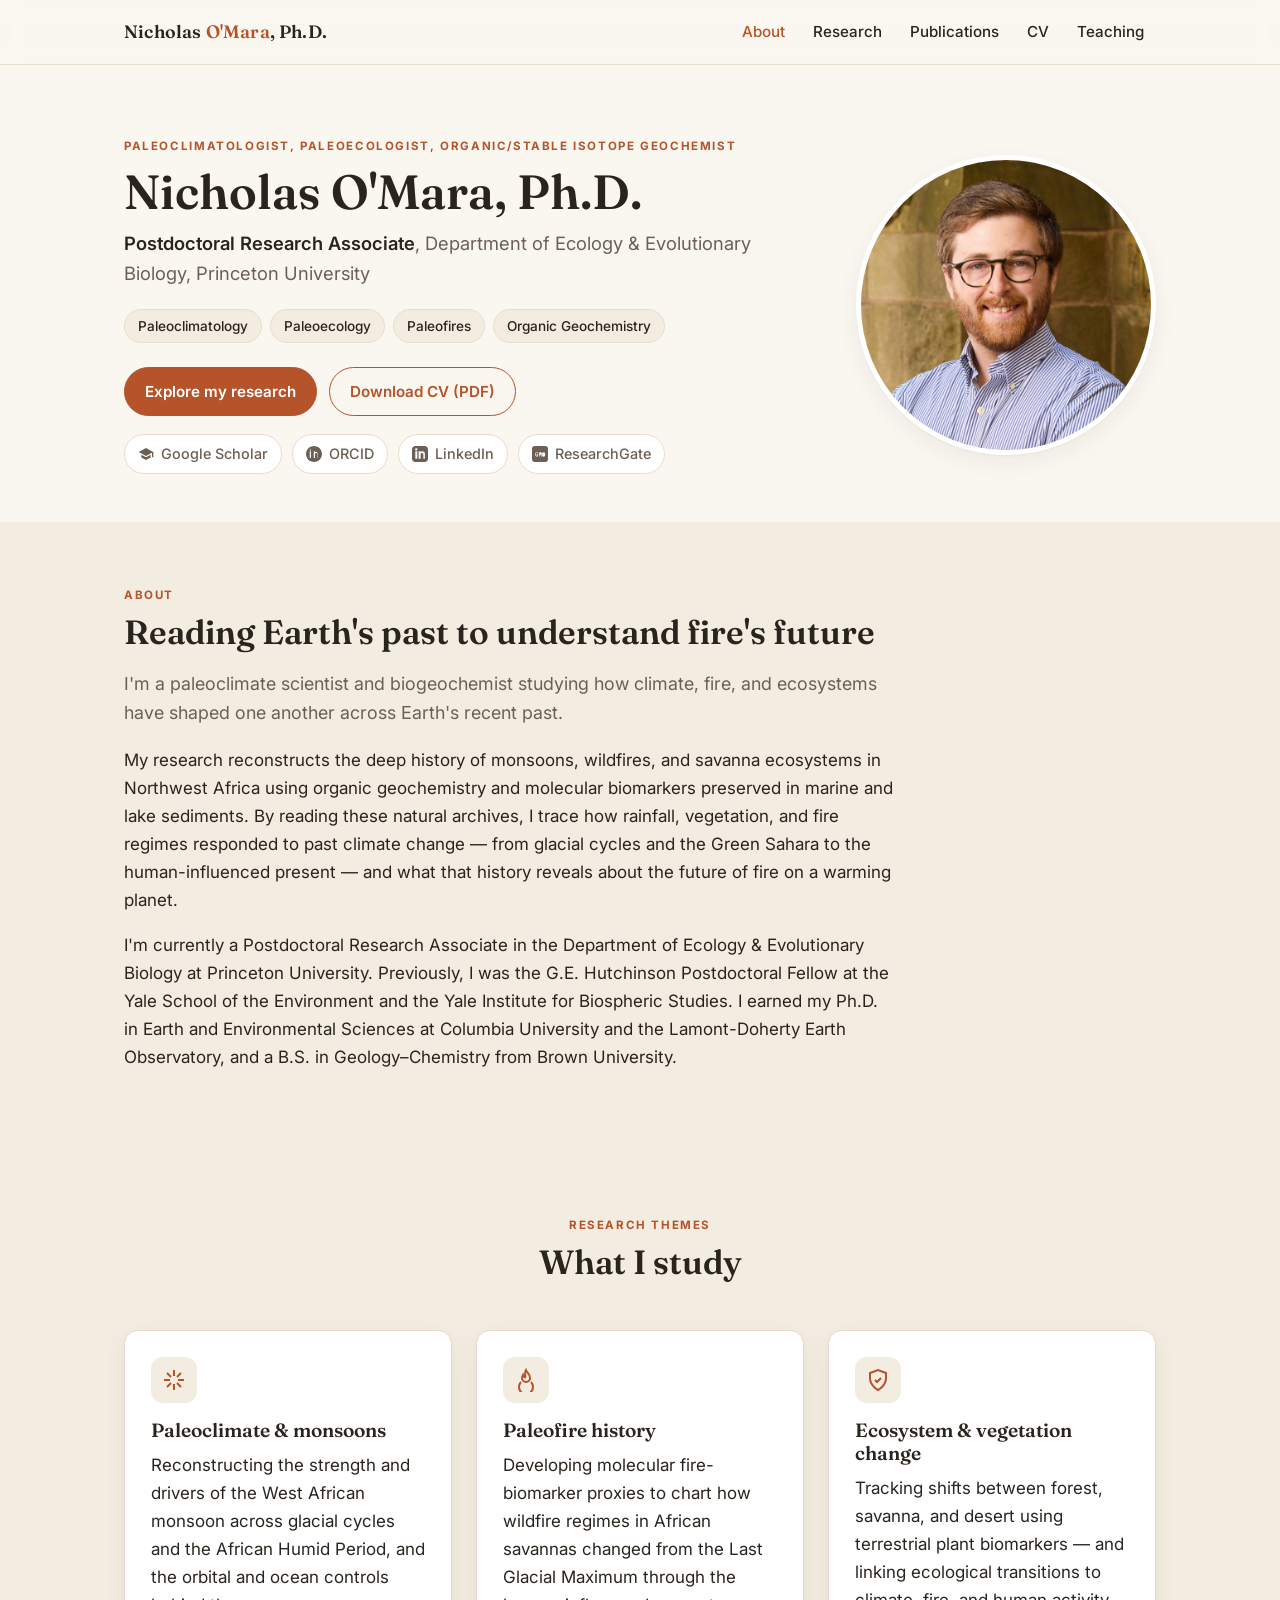
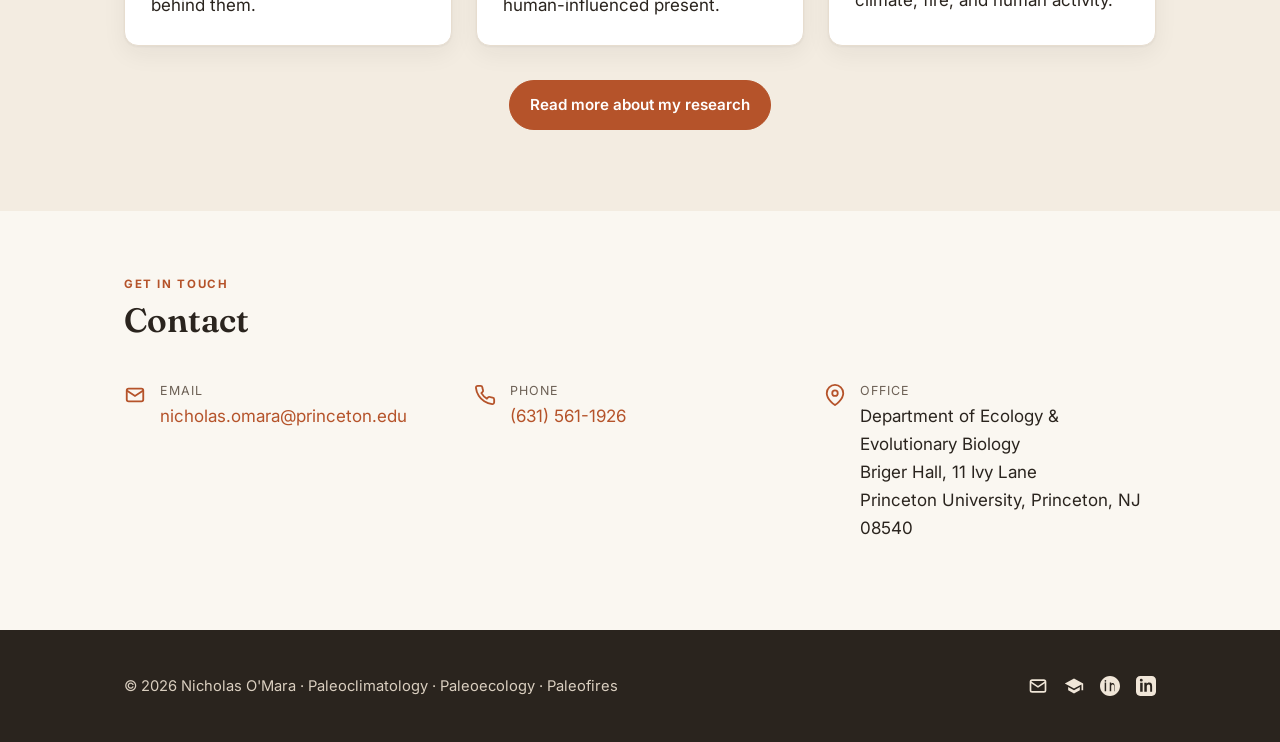
==== index.html @ 1fcb7c3d "added some photos" ====
<!DOCTYPE html>
<html lang="en">
<head>
  <meta charset="UTF-8" />
  <meta name="viewport" content="width=device-width, initial-scale=1" />
  <title>Nicholas O'Mara, Ph.D. — Paleoclimatology, Paleoecology &amp; Paleofires</title>
  <meta name="description" content="Dr. Nicholas O'Mara is a paleoclimate scientist and biogeochemist at Princeton University studying the history of monsoons, wildfires, and savanna ecosystems in Northwest Africa." />
  <link rel="preconnect" href="https://fonts.googleapis.com">
  <link rel="preconnect" href="https://fonts.gstatic.com" crossorigin>
  <link href="https://fonts.googleapis.com/css2?family=Fraunces:opsz,wght@9..144,500;9..144,600;9..144,700&family=Inter:wght@400;500;600;700&display=swap" rel="stylesheet">
  <link rel="stylesheet" href="style.css" />
</head>
<body>

  <!-- NAV -->
  <header class="nav">
    <div class="nav__inner">
      <a href="index.html" class="nav__brand">Nicholas <span>O'Mara</span>, Ph.D.</a>
      <button class="nav__toggle" aria-label="Toggle menu">
        <svg viewBox="0 0 24 24" fill="none" stroke="currentColor" stroke-width="2"><line x1="3" y1="6" x2="21" y2="6"/><line x1="3" y1="12" x2="21" y2="12"/><line x1="3" y1="18" x2="21" y2="18"/></svg>
      </button>
      <nav>
        <ul class="nav__links">
          <li><a href="index.html" class="active">About</a></li>
          <li><a href="research.html">Research</a></li>
          <li><a href="publications.html">Publications</a></li>
          <li><a href="cv.html">CV</a></li>
          <li><a href="teaching.html">Teaching</a></li>
        </ul>
      </nav>
    </div>
  </header>

  <!-- HERO -->
  <section class="hero">
    <div class="container">
      <div class="hero__grid">
        <div>
          <p class="eyebrow">Paleoclimatologist, Paleoecologist, Organic/stable isotope geochemist</p>
          <h1>Nicholas O'Mara, Ph.D.</h1>
          <p class="hero__role"><strong>Postdoctoral Research Associate</strong>, Department of Ecology &amp; Evolutionary Biology, Princeton University</p>
          <div class="hero__tags">
            <span class="tag">Paleoclimatology</span>
            <span class="tag">Paleoecology</span>
            <span class="tag">Paleofires</span>
            <span class="tag">Organic Geochemistry</span>
          </div>
          <div class="hero__cta">
            <a href="research.html" class="btn">Explore my research</a>
            <a href="assets/files/Nicholas_OMara_CV.pdf" class="btn btn--ghost" target="_blank" rel="noopener">Download CV (PDF)</a>
          </div>
          <div class="socials">
            <a href="https://scholar.google.com/citations?user=8DhXWnYAAAAJ&hl=en" target="_blank" rel="noopener">
              <svg viewBox="0 0 24 24" fill="currentColor"><path d="M12 3L1 9l11 6 9-4.91V17h2V9L12 3zM5 13.18v4L12 21l7-3.82v-4L12 17l-7-3.82z"/></svg>
              Google Scholar</a>
            <a href="https://orcid.org/0000-0002-3738-3928" target="_blank" rel="noopener">
              <svg viewBox="0 0 24 24" fill="currentColor"><path d="M12 0C5.37 0 0 5.37 0 12s5.37 12 12 12 12-5.37 12-12S18.63 0 12 0zM7.37 18.16H5.62V7.93h1.75v10.23zM6.5 6.78a1.02 1.02 0 110-2.04 1.02 1.02 0 010 2.04zm12.16 11.38h-1.74v-5.6c0-1.33-.48-2.24-1.67-2.24-.91 0-1.45.61-1.69 1.2-.09.21-.11.5-.11.79v5.85h-1.75s.02-9.5 0-10.23h1.75v1.45c.23-.36.65-.87 1.58-.87 1.15 0 2.01.75 2.37 2.37l-.97-.07.97.07c.06.29.06.62.06.99v6.29z"/></svg>
              ORCID</a>
            <a href="https://www.linkedin.com/in/nicholas-o-mara-85ab4989/" target="_blank" rel="noopener">
              <svg viewBox="0 0 24 24" fill="currentColor"><path d="M19 0h-14C2.24 0 0 2.24 0 5v14c0 2.76 2.24 5 5 5h14c2.76 0 5-2.24 5-5V5c0-2.76-2.24-5-5-5zM8 19H5V8h3v11zM6.5 6.73A1.77 1.77 0 116.5 3.2a1.77 1.77 0 010 3.53zM20 19h-3v-5.6c0-1.34-.03-3.06-1.87-3.06-1.87 0-2.16 1.46-2.16 2.96V19h-3V8h2.88v1.5h.04c.4-.76 1.38-1.56 2.84-1.56 3.04 0 3.6 2 3.6 4.59V19z"/></svg>
              LinkedIn</a>
            <a href="https://www.researchgate.net/profile/Nicholas-Omara" target="_blank" rel="noopener">
              <svg viewBox="0 0 24 24" fill="currentColor"><path d="M19.586 0H4.414A4.414 4.414 0 000 4.414v15.172A4.414 4.414 0 004.414 24h15.172A4.414 4.414 0 0024 19.586V4.414A4.414 4.414 0 0019.586 0zM8.687 15.27c-.297.37-.78.556-1.45.556-.74 0-1.31-.25-1.71-.75-.4-.5-.6-1.22-.6-2.15v-.74c0-.95.19-1.68.58-2.18.39-.5.95-.75 1.69-.75.66 0 1.16.18 1.5.53.34.35.53.86.57 1.51h-.98c-.03-.39-.13-.67-.3-.84-.17-.17-.43-.26-.79-.26-.43 0-.74.15-.94.45-.2.3-.3.78-.3 1.43v.74c0 .66.11 1.15.33 1.46.22.31.56.46 1.01.46.34 0 .6-.07.78-.22v-1.3h-.97v-.74h1.96v2.31zm6.5.46h-1.12l-1.4-2.5h-.9v2.5h-.99V9.34h1.93c.66 0 1.17.16 1.53.47.36.31.54.76.54 1.34 0 .42-.1.77-.29 1.05-.19.28-.47.49-.83.62l1.62 2.82-.02.09zm3.93-.46c-.4.5-.97.75-1.71.75-.74 0-1.31-.25-1.71-.75-.4-.5-.6-1.23-.6-2.18v-.74c0-.95.2-1.68.6-2.18.4-.5.96-.75 1.7-.75.74 0 1.31.25 1.71.75.4.5.6 1.23.6 2.18v.74c0 .95-.19 1.68-.59 2.18z"/></svg>
              ResearchGate</a>
          </div>
        </div>
        <img class="hero__photo" src="assets/img/headshot_close.jpg" alt="Portrait of Dr. Nicholas O'Mara" />
      </div>
    </div>
  </section>

  <!-- ABOUT -->
  <section class="section section-alt">
    <div class="container prose">
      <p class="eyebrow">About</p>
      <h2>Reading Earth's past to understand fire's future</h2>
      <p class="lead">I'm a paleoclimate scientist and biogeochemist studying how climate, fire, and ecosystems have shaped one another across Earth's recent past.</p>
      <p>My research reconstructs the deep history of monsoons, wildfires, and savanna ecosystems in Northwest Africa using organic geochemistry and molecular biomarkers preserved in marine and lake sediments. By reading these natural archives, I trace how rainfall, vegetation, and fire regimes responded to past climate change — from glacial cycles and the Green Sahara to the human-influenced present — and what that history reveals about the future of fire on a warming planet.</p>
      <p>I'm currently a Postdoctoral Research Associate in the Department of Ecology &amp; Evolutionary Biology at Princeton University. Previously, I was the G.E. Hutchinson Postdoctoral Fellow at the Yale School of the Environment and the Yale Institute for Biospheric Studies. I earned my Ph.D. in Earth and Environmental Sciences at Columbia University and the Lamont-Doherty Earth Observatory, and a B.S. in Geology–Chemistry from Brown University.</p>
    </div>
  </section>

  <!-- RESEARCH PREVIEW -->
  <section class="section section-alt">
    <div class="container">
      <p class="eyebrow center">Research themes</p>
      <h2 class="center" style="margin-bottom:1.4em;">What I study</h2>
      <div class="grid grid--3">
        <div class="card">
          <div class="card__icon"><svg viewBox="0 0 24 24" fill="none" stroke="currentColor" stroke-width="2"><path d="M12 2v6m0 8v6M2 12h6m8 0h6M5 5l4 4m6 6l4 4M5 19l4-4m6-6l4-4"/></svg></div>
          <h3>Paleoclimate &amp; monsoons</h3>
          <p>Reconstructing the strength and drivers of the West African monsoon across glacial cycles and the African Humid Period, and the orbital and ocean controls behind them.</p>
        </div>
        <div class="card">
          <div class="card__icon"><svg viewBox="0 0 24 24" fill="none" stroke="currentColor" stroke-width="2"><path d="M12 2c1 3 4 4 4 8a4 4 0 01-8 0c0-1 .5-2 1-3 .5 2 2 2 2 3 1-2-1-5 1-8z"/><path d="M7 14c-1 1-2 3-2 5a7 7 0 0014 0c0-2-1-4-2-5"/></svg></div>
          <h3>Paleofire history</h3>
          <p>Developing molecular fire-biomarker proxies to chart how wildfire regimes in African savannas changed from the Last Glacial Maximum through the human-influenced present.</p>
        </div>
        <div class="card">
          <div class="card__icon"><svg viewBox="0 0 24 24" fill="none" stroke="currentColor" stroke-width="2"><path d="M12 22s8-4 8-12V5l-8-3-8 3v5c0 8 8 12 8 12z"/><path d="M9 12l2 2 4-4"/></svg></div>
          <h3>Ecosystem &amp; vegetation change</h3>
          <p>Tracking shifts between forest, savanna, and desert using terrestrial plant biomarkers — and linking ecological transitions to climate, fire, and human activity.</p>
        </div>
      </div>
      <p class="center" style="margin-top:2em;"><a href="research.html" class="btn">Read more about my research</a></p>
    </div>
  </section>

  <!-- CONTACT -->
  <section class="section" id="contact">
    <div class="container">
      <p class="eyebrow">Get in touch</p>
      <h2 style="margin-bottom:1.2em;">Contact</h2>
      <div class="contact-grid">
        <div class="contact-item">
          <svg viewBox="0 0 24 24" fill="none" stroke="currentColor" stroke-width="2"><rect x="3" y="5" width="18" height="14" rx="2"/><path d="M3 7l9 6 9-6"/></svg>
          <div><div class="label">Email</div><a href="mailto:nicholas.omara@princeton.edu">nicholas.omara@princeton.edu</a></div>
        </div>
        <div class="contact-item">
          <svg viewBox="0 0 24 24" fill="none" stroke="currentColor" stroke-width="2"><path d="M22 16.92v3a2 2 0 01-2.18 2 19.79 19.79 0 01-8.63-3.07 19.5 19.5 0 01-6-6 19.79 19.79 0 01-3.07-8.67A2 2 0 014.11 2h3a2 2 0 012 1.72c.13.96.36 1.9.7 2.81a2 2 0 01-.45 2.11L8.09 9.91a16 16 0 006 6l1.27-1.27a2 2 0 012.11-.45c.91.34 1.85.57 2.81.7A2 2 0 0122 16.92z"/></svg>
          <div><div class="label">Phone</div><a href="tel:+16315611926">(631) 561-1926</a></div>
        </div>
        <div class="contact-item">
          <svg viewBox="0 0 24 24" fill="none" stroke="currentColor" stroke-width="2"><path d="M21 10c0 7-9 13-9 13s-9-6-9-13a9 9 0 0118 0z"/><circle cx="12" cy="10" r="3"/></svg>
          <div><div class="label">Office</div><span>Department of Ecology &amp; Evolutionary Biology<br>Briger Hall, 11 Ivy Lane<br>Princeton University, Princeton, NJ 08540</span></div>
        </div>
      </div>
    </div>
  </section>

  <!-- FOOTER -->
  <footer class="footer">
    <div class="container footer__inner">
      <div>© <span id="year"></span> Nicholas O'Mara · Paleoclimatology · Paleoecology · Paleofires</div>
      <div class="footer__socials">
        <a href="mailto:nicholas.omara@princeton.edu" aria-label="Email"><svg viewBox="0 0 24 24" fill="none" stroke="currentColor" stroke-width="2"><rect x="3" y="5" width="18" height="14" rx="2"/><path d="M3 7l9 6 9-6"/></svg></a>
        <a href="https://scholar.google.com/citations?user=8DhXWnYAAAAJ&hl=en" aria-label="Google Scholar" target="_blank" rel="noopener"><svg viewBox="0 0 24 24" fill="currentColor"><path d="M12 3L1 9l11 6 9-4.91V17h2V9L12 3zM5 13.18v4L12 21l7-3.82v-4L12 17l-7-3.82z"/></svg></a>
        <a href="https://orcid.org/0000-0002-3738-3928" aria-label="ORCID" target="_blank" rel="noopener"><svg viewBox="0 0 24 24" fill="currentColor"><path d="M12 0C5.37 0 0 5.37 0 12s5.37 12 12 12 12-5.37 12-12S18.63 0 12 0zM7.37 18.16H5.62V7.93h1.75v10.23zM6.5 6.78a1.02 1.02 0 110-2.04 1.02 1.02 0 010 2.04zm12.16 11.38h-1.74v-5.6c0-1.33-.48-2.24-1.67-2.24-.91 0-1.45.61-1.69 1.2-.09.21-.11.5-.11.79v5.85h-1.75s.02-9.5 0-10.23h1.75v1.45c.23-.36.65-.87 1.58-.87 1.15 0 2.01.75 2.37 2.37.06.29.06.62.06.99v6.29z"/></svg></a>
        <a href="https://www.linkedin.com/in/nicholas-o-mara-85ab4989/" aria-label="LinkedIn" target="_blank" rel="noopener"><svg viewBox="0 0 24 24" fill="currentColor"><path d="M19 0h-14C2.24 0 0 2.24 0 5v14c0 2.76 2.24 5 5 5h14c2.76 0 5-2.24 5-5V5c0-2.76-2.24-5-5-5zM8 19H5V8h3v11zM6.5 6.73A1.77 1.77 0 116.5 3.2a1.77 1.77 0 010 3.53zM20 19h-3v-5.6c0-1.34-.03-3.06-1.87-3.06-1.87 0-2.16 1.46-2.16 2.96V19h-3V8h2.88v1.5h.04c.4-.76 1.38-1.56 2.84-1.56 3.04 0 3.6 2 3.6 4.59V19z"/></svg></a>
      </div>
    </div>
  </footer>

  <script src="main.js"></script>
  <script>document.getElementById('year').textContent = new Date().getFullYear();</script>
</body>
</html>
---- style.css ----
/* =========================================================
   Nicholas O'Mara — academic website
   Shared stylesheet. Warm & earthy palette.
   ========================================================= */

:root {
  --bg:        #faf7f1;   /* warm off-white page background */
  --surface:   #ffffff;   /* cards / panels */
  --surface-2: #f3ece1;   /* subtle warm panel */
  --ink:       #2a241e;   /* primary text (warm near-black) */
  --ink-soft:  #6c6055;   /* secondary text */
  --line:      #e7ddcf;   /* borders / dividers */
  --accent:    #b5532a;   /* terracotta */
  --accent-dk: #8f3f1f;   /* terracotta hover */
  --amber:     #cf8a33;   /* secondary warm accent */
  --sand:      #e8d9c2;   /* warm decorative */
  --shadow:    0 1px 2px rgba(42,36,30,.05), 0 8px 24px rgba(42,36,30,.06);
  --radius: 14px;
  --maxw: 1080px;
  --serif: "Fraunces", Georgia, "Times New Roman", serif;
  --sans: "Inter", -apple-system, BlinkMacSystemFont, "Segoe UI", Roboto, Helvetica, Arial, sans-serif;
}

* { box-sizing: border-box; }

html { scroll-behavior: smooth; }

body {
  margin: 0;
  font-family: var(--sans);
  font-size: 17px;
  line-height: 1.65;
  color: var(--ink);
  background: var(--bg);
  -webkit-font-smoothing: antialiased;
}

img { max-width: 100%; display: block; }

a { color: var(--accent); text-decoration: none; }
a:hover { color: var(--accent-dk); text-decoration: underline; }

h1, h2, h3, h4 {
  font-family: var(--serif);
  font-weight: 600;
  line-height: 1.2;
  color: var(--ink);
  margin: 0 0 .5em;
}
h1 { font-size: clamp(2rem, 5vw, 3rem); }
h2 { font-size: clamp(1.5rem, 3.5vw, 2.1rem); }
h3 { font-size: 1.2rem; }

p { margin: 0 0 1em; }

/* ---------- layout helpers ---------- */
.container { width: 100%; max-width: var(--maxw); margin: 0 auto; padding: 0 24px; }
.section { padding: 64px 0; }
.section--tight { padding: 40px 0; }
.section-alt { background: var(--surface-2); }
.eyebrow {
  font-family: var(--sans);
  text-transform: uppercase;
  letter-spacing: .14em;
  font-size: .72rem;
  font-weight: 700;
  color: var(--accent);
  margin: 0 0 .6em;
}
.lead { font-size: 1.12rem; color: var(--ink-soft); }
.center { text-align: center; }

/* ---------- nav ---------- */
.nav {
  position: sticky; top: 0; z-index: 50;
  background: rgba(250,247,241,.88);
  backdrop-filter: saturate(180%) blur(10px);
  border-bottom: 1px solid var(--line);
}
.nav__inner {
  max-width: var(--maxw); margin: 0 auto; padding: 0 24px;
  display: flex; align-items: center; justify-content: space-between;
  height: 64px;
}
.nav__brand {
  font-family: var(--serif); font-weight: 600; font-size: 1.12rem;
  color: var(--ink); text-decoration: none; letter-spacing: .01em;
}
.nav__brand:hover { color: var(--ink); text-decoration: none; }
.nav__brand span { color: var(--accent); }
.nav__links { display: flex; gap: 4px; align-items: center; list-style: none; margin: 0; padding: 0; }
.nav__links a {
  display: inline-block; padding: 8px 12px; border-radius: 8px;
  color: var(--ink); font-size: .95rem; font-weight: 500;
}
.nav__links a:hover { background: var(--surface-2); color: var(--accent-dk); text-decoration: none; }
.nav__links a.active { color: var(--accent); }
.nav__toggle {
  display: none; background: none; border: 0; cursor: pointer;
  padding: 8px; color: var(--ink);
}
.nav__toggle svg { width: 26px; height: 26px; }

/* ---------- buttons ---------- */
.btn {
  display: inline-flex; align-items: center; gap: 8px;
  background: var(--accent); color: #fff;
  padding: 11px 20px; border-radius: 999px;
  font-weight: 600; font-size: .95rem;
  border: 1px solid var(--accent);
  transition: background .15s ease, transform .05s ease;
}
.btn:hover { background: var(--accent-dk); border-color: var(--accent-dk); color: #fff; text-decoration: none; }
.btn:active { transform: translateY(1px); }
.btn--ghost { background: transparent; color: var(--accent); }
.btn--ghost:hover { background: var(--accent); color: #fff; }

/* ---------- hero ---------- */
.hero { padding: 72px 0 48px; }
.hero__grid {
  display: grid; grid-template-columns: 1fr 300px; gap: 56px; align-items: center;
}
.hero__photo {
  width: 300px; height: 300px; border-radius: 50%;
  object-fit: cover; box-shadow: var(--shadow);
  border: 5px solid var(--surface);
}
.hero h1 { margin-bottom: .15em; }
.hero__role { font-size: 1.15rem; color: var(--ink-soft); margin: 0 0 1.1em; }
.hero__role strong { color: var(--ink); font-weight: 600; }
.hero__tags { display: flex; flex-wrap: wrap; gap: 8px; margin: 0 0 1.4em; }
.tag {
  background: var(--surface-2); color: var(--ink);
  border: 1px solid var(--line);
  padding: 5px 13px; border-radius: 999px; font-size: .85rem; font-weight: 500;
}
.hero__cta { display: flex; flex-wrap: wrap; gap: 12px; }

/* ---------- social row ---------- */
.socials { display: flex; flex-wrap: wrap; gap: 10px; margin-top: 18px; }
.socials a {
  display: inline-flex; align-items: center; gap: 7px;
  font-size: .9rem; font-weight: 500; color: var(--ink-soft);
  border: 1px solid var(--line); background: var(--surface);
  padding: 7px 13px; border-radius: 999px;
}
.socials a:hover { color: var(--accent); border-color: var(--accent); text-decoration: none; }
.socials svg { width: 16px; height: 16px; }

/* ---------- cards / themes ---------- */
.grid { display: grid; gap: 24px; }
.grid--3 { grid-template-columns: repeat(3, 1fr); }
.grid--2 { grid-template-columns: repeat(2, 1fr); }
.card {
  background: var(--surface); border: 1px solid var(--line);
  border-radius: var(--radius); padding: 26px; box-shadow: var(--shadow);
}
.card h3 { margin-top: 0; }
.card__icon {
  width: 46px; height: 46px; border-radius: 12px;
  display: flex; align-items: center; justify-content: center;
  background: var(--surface-2); color: var(--accent); margin-bottom: 16px;
}
.card__icon svg { width: 24px; height: 24px; }
.card p:last-child { margin-bottom: 0; }

/* ---------- stat row ---------- */
.stats { display: grid; grid-template-columns: repeat(4, 1fr); gap: 20px; }
.stat { text-align: center; padding: 20px 10px; }
.stat__num { font-family: var(--serif); font-size: 2.4rem; font-weight: 600; color: var(--accent); line-height: 1; }
.stat__label { font-size: .85rem; color: var(--ink-soft); margin-top: 8px; }

/* ---------- publications / timeline lists ---------- */
.pub-list { list-style: none; margin: 0; padding: 0; }
.pub {
  padding: 22px 0; border-bottom: 1px solid var(--line);
  display: grid; grid-template-columns: 70px 1fr; gap: 20px;
}
.pub:last-child { border-bottom: 0; }
.pub__year {
  font-family: var(--serif); font-weight: 600; font-size: 1.15rem; color: var(--accent);
}
.pub__title { font-weight: 600; color: var(--ink); }
.pub__authors { color: var(--ink-soft); font-size: .95rem; }
.pub__venue { font-style: italic; color: var(--ink-soft); font-size: .95rem; }
.pub__authors b { color: var(--ink); }
.pub__links { margin-top: 6px; }
.pub__links a {
  font-size: .82rem; font-weight: 600; display: inline-flex; align-items: center; gap: 4px;
}
.badge {
  display: inline-block; font-size: .68rem; font-weight: 700; text-transform: uppercase;
  letter-spacing: .06em; padding: 3px 9px; border-radius: 999px;
  background: var(--surface-2); color: var(--amber); border: 1px solid var(--line);
  vertical-align: middle; margin-left: 6px;
}

/* ---------- timeline (experience/education) ---------- */
.tl { list-style: none; margin: 0; padding: 0; }
.tl__item {
  display: grid; grid-template-columns: 140px 1fr; gap: 24px;
  padding: 18px 0; border-bottom: 1px solid var(--line);
}
.tl__item:last-child { border-bottom: 0; }
.tl__when { color: var(--accent); font-weight: 600; font-size: .95rem; }
.tl__what strong { display: block; color: var(--ink); }
.tl__what span { color: var(--ink-soft); font-size: .95rem; }

/* ---------- prose blocks ---------- */
.prose p { max-width: 70ch; }
.prose ul { max-width: 70ch; padding-left: 1.2em; }
.prose li { margin-bottom: .4em; }

/* ---------- contact ---------- */
.contact-grid { display: grid; grid-template-columns: repeat(auto-fit, minmax(220px,1fr)); gap: 18px; }
.contact-item { display: flex; gap: 14px; align-items: flex-start; }
.contact-item svg { width: 22px; height: 22px; color: var(--accent); flex: 0 0 auto; margin-top: 3px; }
.contact-item .label { font-size: .78rem; text-transform: uppercase; letter-spacing: .08em; color: var(--ink-soft); }

/* ---------- footer ---------- */
.footer {
  background: #2a241e; color: #d9cebf;
  padding: 44px 0; margin-top: 24px; font-size: .92rem;
}
.footer a { color: #f0e6d8; }
.footer a:hover { color: #fff; }
.footer__inner { display: flex; flex-wrap: wrap; justify-content: space-between; gap: 18px; align-items: center; }
.footer__socials { display: flex; gap: 16px; }
.footer__socials a { display: inline-flex; }
.footer__socials svg { width: 20px; height: 20px; }

/* ---------- page header ---------- */
.page-head { padding: 56px 0 8px; }
.page-head h1 { margin-bottom: .2em; }

/* ---------- responsive ---------- */
@media (max-width: 860px) {
  .hero__grid { grid-template-columns: 1fr; gap: 30px; text-align: center; }
  .hero__photo { margin: 0 auto; order: -1; }
  .hero__tags, .hero__cta, .socials { justify-content: center; }
  .grid--3, .grid--2 { grid-template-columns: 1fr; }
  .stats { grid-template-columns: repeat(2, 1fr); }
}

@media (max-width: 680px) {
  body { font-size: 16px; }
  .nav__toggle { display: inline-flex; }
  .nav__links {
    display: none; position: absolute; top: 64px; left: 0; right: 0;
    flex-direction: column; gap: 0; align-items: stretch;
    background: var(--bg); border-bottom: 1px solid var(--line); padding: 8px 16px 16px;
  }
  .nav__links.open { display: flex; }
  .nav__links a { padding: 12px 8px; border-radius: 8px; }
  .pub { grid-template-columns: 1fr; gap: 6px; }
  .pub__year { font-size: 1rem; }
  .tl__item { grid-template-columns: 1fr; gap: 4px; }
  .section { padding: 48px 0; }
}
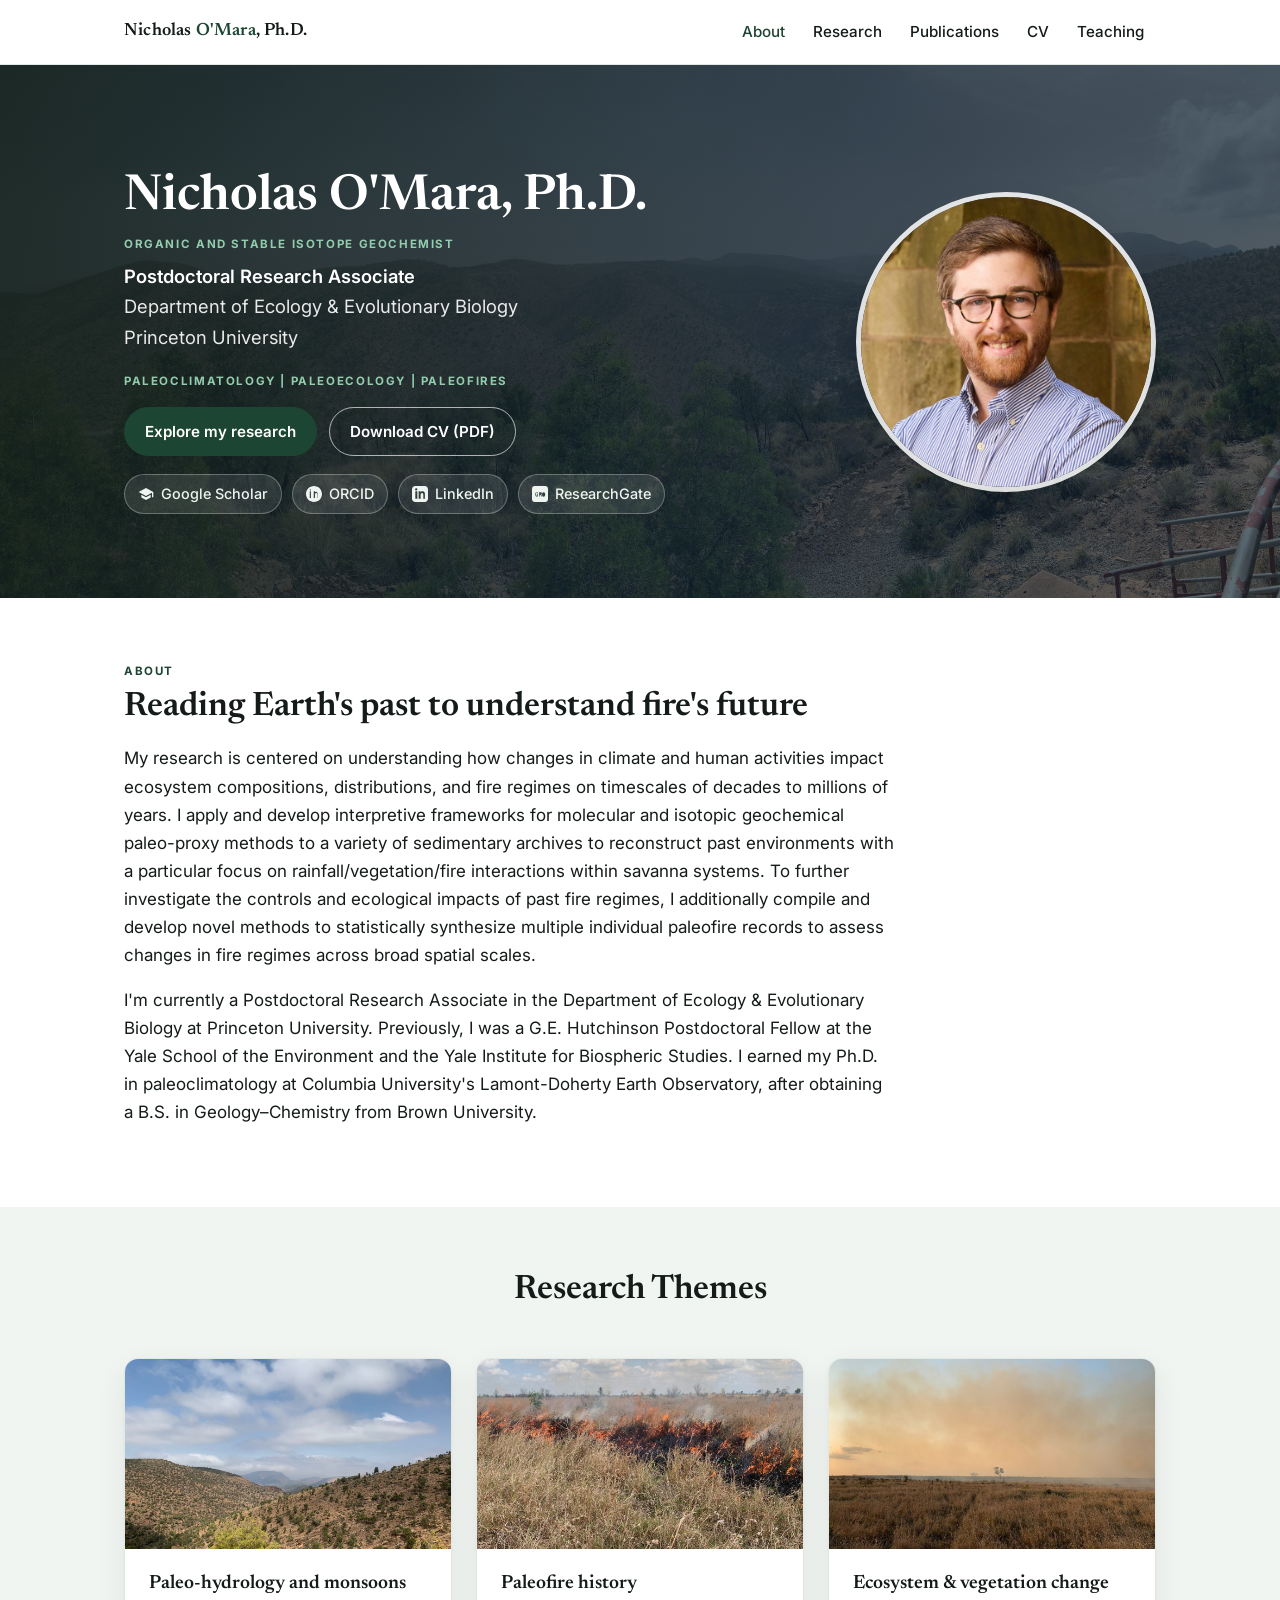
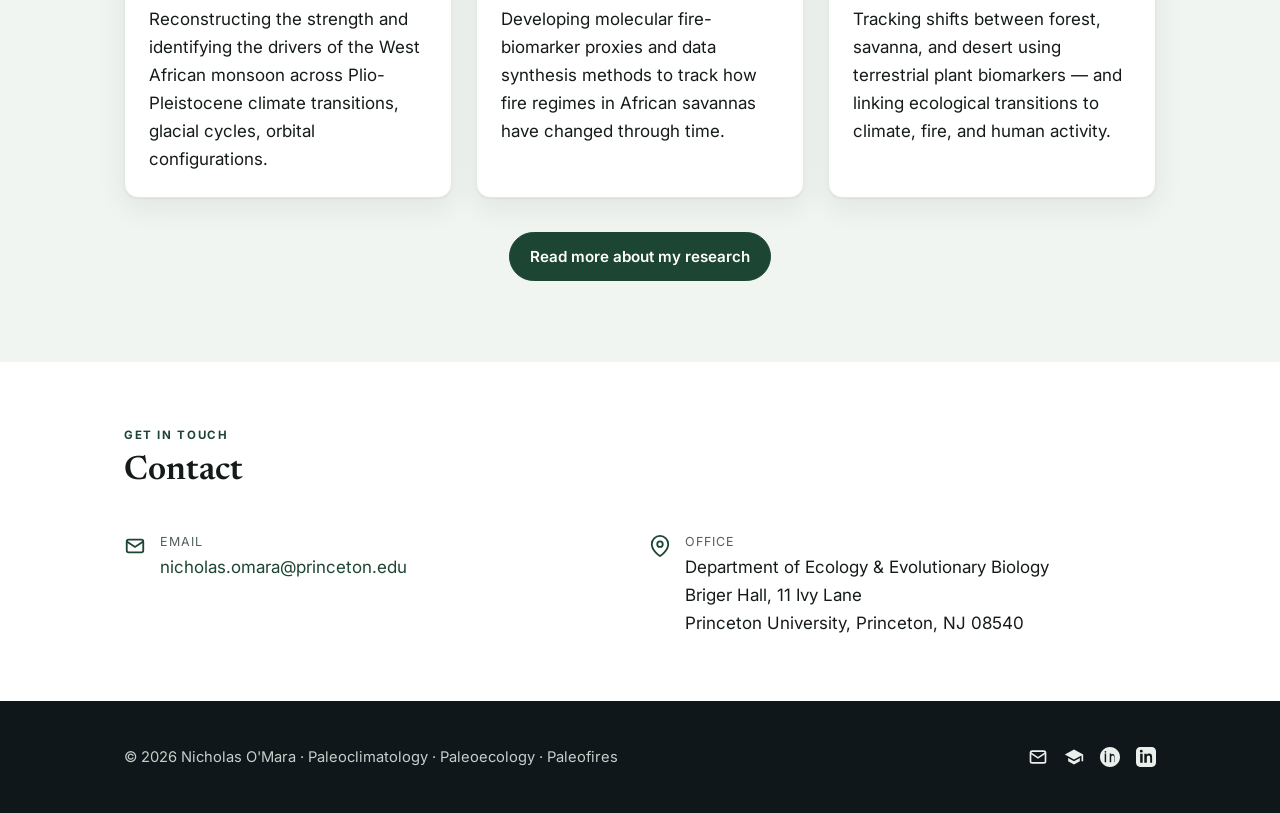
==== commit 58c9d98a: "Publish complete site with CV-driven pages - Final content across all 5 pages; per-page photo slots " ====
--- a/index.html
+++ b/index.html
@@ -7,7 +7,7 @@
   <meta name="description" content="Dr. Nicholas O'Mara is a paleoclimate scientist and biogeochemist at Princeton University studying the history of monsoons, wildfires, and savanna ecosystems in Northwest Africa." />
   <link rel="preconnect" href="https://fonts.googleapis.com">
   <link rel="preconnect" href="https://fonts.gstatic.com" crossorigin>
-  <link href="https://fonts.googleapis.com/css2?family=Fraunces:opsz,wght@9..144,500;9..144,600;9..144,700&family=Inter:wght@400;500;600;700&display=swap" rel="stylesheet">
+  <link href="https://fonts.googleapis.com/css2?family=Newsreader:opsz,wght@6..72,500;6..72,600;6..72,700&family=Inter:wght@400;500;600;700&display=swap" rel="stylesheet">
   <link rel="stylesheet" href="style.css" />
 </head>
 <body>
@@ -32,19 +32,16 @@
   </header>
 
   <!-- HERO -->
-  <section class="hero">
-    <div class="container">
+  <section class="hero hero--image">
+    <div class="hero__bg" style="background-image:url('assets/img/about/banner.jpg')"></div>
+    <div class="hero__overlay"></div>
+    <div class="container hero__inner">
       <div class="hero__grid">
         <div>
-          <p class="eyebrow">Paleoclimatologist, Paleoecologist, Organic/stable isotope geochemist</p>
           <h1>Nicholas O'Mara, Ph.D.</h1>
-          <p class="hero__role"><strong>Postdoctoral Research Associate</strong>, Department of Ecology &amp; Evolutionary Biology, Princeton University</p>
-          <div class="hero__tags">
-            <span class="tag">Paleoclimatology</span>
-            <span class="tag">Paleoecology</span>
-            <span class="tag">Paleofires</span>
-            <span class="tag">Organic Geochemistry</span>
-          </div>
+          <p class="eyebrow">Organic and Stable Isotope Geochemist</p>
+          <p class="hero__role"><strong>Postdoctoral Research Associate</strong><br>Department of Ecology &amp; Evolutionary Biology<br>Princeton University</p>
+          <p class="eyebrow" style="margin-bottom:1.4em;">Paleoclimatology | Paleoecology | Paleofires</p>
           <div class="hero__cta">
             <a href="research.html" class="btn">Explore my research</a>
             <a href="assets/files/Nicholas_OMara_CV.pdf" class="btn btn--ghost" target="_blank" rel="noopener">Download CV (PDF)</a>
@@ -64,42 +61,50 @@
               ResearchGate</a>
           </div>
         </div>
-        <img class="hero__photo" src="assets/img/headshot_close.jpg" alt="Portrait of Dr. Nicholas O'Mara" />
+        <img class="hero__photo" src="assets/img/about/headshot.jpg" alt="Portrait of Dr. Nicholas O'Mara" />
       </div>
     </div>
   </section>
 
   <!-- ABOUT -->
-  <section class="section section-alt">
-    <div class="container prose">
-      <p class="eyebrow">About</p>
-      <h2>Reading Earth's past to understand fire's future</h2>
-      <p class="lead">I'm a paleoclimate scientist and biogeochemist studying how climate, fire, and ecosystems have shaped one another across Earth's recent past.</p>
-      <p>My research reconstructs the deep history of monsoons, wildfires, and savanna ecosystems in Northwest Africa using organic geochemistry and molecular biomarkers preserved in marine and lake sediments. By reading these natural archives, I trace how rainfall, vegetation, and fire regimes responded to past climate change — from glacial cycles and the Green Sahara to the human-influenced present — and what that history reveals about the future of fire on a warming planet.</p>
-      <p>I'm currently a Postdoctoral Research Associate in the Department of Ecology &amp; Evolutionary Biology at Princeton University. Previously, I was the G.E. Hutchinson Postdoctoral Fellow at the Yale School of the Environment and the Yale Institute for Biospheric Studies. I earned my Ph.D. in Earth and Environmental Sciences at Columbia University and the Lamont-Doherty Earth Observatory, and a B.S. in Geology–Chemistry from Brown University.</p>
+  <section class="section">
+    <div class="container">
+      <div>
+        <div class="prose">
+          <p class="eyebrow">About</p>
+          <h2>Reading Earth's past to understand fire's future</h2>
+          <p>My research is centered on understanding how changes in climate and human activities impact ecosystem compositions, distributions, and fire regimes on timescales of decades to millions of years. I apply and develop interpretive frameworks for molecular and isotopic geochemical paleo-proxy methods to a variety of sedimentary archives to reconstruct past environments with a particular focus on rainfall/vegetation/fire interactions within savanna systems. To further investigate the controls and ecological impacts of past fire regimes, I additionally compile and develop novel methods to statistically synthesize multiple individual paleofire records to assess changes in fire regimes across broad spatial scales.</p>
+          <p>I'm currently a Postdoctoral Research Associate in the Department of Ecology &amp; Evolutionary Biology at Princeton University. Previously, I was a G.E. Hutchinson Postdoctoral Fellow at the Yale School of the Environment and the Yale Institute for Biospheric Studies. I earned my Ph.D. in paleoclimatology at Columbia University's Lamont-Doherty Earth Observatory, after obtaining a B.S. in Geology–Chemistry from Brown University.</p>
+        </div>
+      </div>
     </div>
   </section>
 
   <!-- RESEARCH PREVIEW -->
   <section class="section section-alt">
     <div class="container">
-      <p class="eyebrow center">Research themes</p>
-      <h2 class="center" style="margin-bottom:1.4em;">What I study</h2>
+      <h2 class="center" style="margin-bottom:1.4em;">Research Themes</h2>
       <div class="grid grid--3">
-        <div class="card">
-          <div class="card__icon"><svg viewBox="0 0 24 24" fill="none" stroke="currentColor" stroke-width="2"><path d="M12 2v6m0 8v6M2 12h6m8 0h6M5 5l4 4m6 6l4 4M5 19l4-4m6-6l4-4"/></svg></div>
-          <h3>Paleoclimate &amp; monsoons</h3>
-          <p>Reconstructing the strength and drivers of the West African monsoon across glacial cycles and the African Humid Period, and the orbital and ocean controls behind them.</p>
+        <div class="card card--media">
+          <img src="assets/img/about/theme-paleohydrology.jpg" alt="Arid mountains of Northwest Africa" />
+          <div class="card__body">
+            <h3>Paleo-hydrology and monsoons</h3>
+            <p>Reconstructing the strength and identifying the drivers of the West African monsoon across Plio-Pleistocene climate transitions, glacial cycles, orbital configurations.</p>
+          </div>
         </div>
-        <div class="card">
-          <div class="card__icon"><svg viewBox="0 0 24 24" fill="none" stroke="currentColor" stroke-width="2"><path d="M12 2c1 3 4 4 4 8a4 4 0 01-8 0c0-1 .5-2 1-3 .5 2 2 2 2 3 1-2-1-5 1-8z"/><path d="M7 14c-1 1-2 3-2 5a7 7 0 0014 0c0-2-1-4-2-5"/></svg></div>
-          <h3>Paleofire history</h3>
-          <p>Developing molecular fire-biomarker proxies to chart how wildfire regimes in African savannas changed from the Last Glacial Maximum through the human-influenced present.</p>
+        <div class="card card--media">
+          <img src="assets/img/about/theme-paleofire.jpg" alt="Smoke drifting over a burning African savanna" />
+          <div class="card__body">
+            <h3>Paleofire history</h3>
+            <p>Developing molecular fire-biomarker proxies and data synthesis methods to track how fire regimes in African savannas have changed through time.</p>
+          </div>
         </div>
-        <div class="card">
-          <div class="card__icon"><svg viewBox="0 0 24 24" fill="none" stroke="currentColor" stroke-width="2"><path d="M12 22s8-4 8-12V5l-8-3-8 3v5c0 8 8 12 8 12z"/><path d="M9 12l2 2 4-4"/></svg></div>
-          <h3>Ecosystem &amp; vegetation change</h3>
-          <p>Tracking shifts between forest, savanna, and desert using terrestrial plant biomarkers — and linking ecological transitions to climate, fire, and human activity.</p>
+        <div class="card card--media">
+          <img src="assets/img/about/theme-vegetation.jpg" alt="African savanna grassland" />
+          <div class="card__body">
+            <h3>Ecosystem &amp; vegetation change</h3>
+            <p>Tracking shifts between forest, savanna, and desert using terrestrial plant biomarkers — and linking ecological transitions to climate, fire, and human activity.</p>
+          </div>
         </div>
       </div>
       <p class="center" style="margin-top:2em;"><a href="research.html" class="btn">Read more about my research</a></p>
@@ -115,10 +120,6 @@
         <div class="contact-item">
           <svg viewBox="0 0 24 24" fill="none" stroke="currentColor" stroke-width="2"><rect x="3" y="5" width="18" height="14" rx="2"/><path d="M3 7l9 6 9-6"/></svg>
           <div><div class="label">Email</div><a href="mailto:nicholas.omara@princeton.edu">nicholas.omara@princeton.edu</a></div>
-        </div>
-        <div class="contact-item">
-          <svg viewBox="0 0 24 24" fill="none" stroke="currentColor" stroke-width="2"><path d="M22 16.92v3a2 2 0 01-2.18 2 19.79 19.79 0 01-8.63-3.07 19.5 19.5 0 01-6-6 19.79 19.79 0 01-3.07-8.67A2 2 0 014.11 2h3a2 2 0 012 1.72c.13.96.36 1.9.7 2.81a2 2 0 01-.45 2.11L8.09 9.91a16 16 0 006 6l1.27-1.27a2 2 0 012.11-.45c.91.34 1.85.57 2.81.7A2 2 0 0122 16.92z"/></svg>
-          <div><div class="label">Phone</div><a href="tel:+16315611926">(631) 561-1926</a></div>
         </div>
         <div class="contact-item">
           <svg viewBox="0 0 24 24" fill="none" stroke="currentColor" stroke-width="2"><path d="M21 10c0 7-9 13-9 13s-9-6-9-13a9 9 0 0118 0z"/><circle cx="12" cy="10" r="3"/></svg>
--- a/style.css
+++ b/style.css
@@ -1,28 +1,29 @@
 /* =========================================================
    Nicholas O'Mara — academic website
-   Shared stylesheet. Warm & earthy palette.
+   Shared stylesheet. White background, dark earthy palette:
+   near-black, deep forest green, deep navy.
    ========================================================= */
 
 :root {
-  --bg:        #faf7f1;   /* warm off-white page background */
+  --bg:        #ffffff;   /* page background */
   --surface:   #ffffff;   /* cards / panels */
-  --surface-2: #f3ece1;   /* subtle warm panel */
-  --ink:       #2a241e;   /* primary text (warm near-black) */
-  --ink-soft:  #6c6055;   /* secondary text */
-  --line:      #e7ddcf;   /* borders / dividers */
-  --accent:    #b5532a;   /* terracotta */
-  --accent-dk: #8f3f1f;   /* terracotta hover */
-  --amber:     #cf8a33;   /* secondary warm accent */
-  --sand:      #e8d9c2;   /* warm decorative */
-  --shadow:    0 1px 2px rgba(42,36,30,.05), 0 8px 24px rgba(42,36,30,.06);
+  --surface-2: #f1f5f2;   /* faint cool panel for alt sections */
+  --ink:       #141b18;   /* primary text (near-black, green-tinted) */
+  --ink-soft:  #51605a;   /* secondary text */
+  --line:      #e2e8e4;   /* borders / dividers */
+  --accent:    #1d4533;   /* deep forest green */
+  --accent-dk: #123426;   /* darker green (hover) */
+  --navy:      #16314c;   /* deep blue (secondary accent) */
+  --navy-dk:   #0f2336;
+  --footer-bg: #10171a;   /* near-black footer */
+  --shadow:    0 1px 2px rgba(20,27,24,.05), 0 10px 30px rgba(20,27,24,.07);
   --radius: 14px;
   --maxw: 1080px;
-  --serif: "Fraunces", Georgia, "Times New Roman", serif;
+  --serif: "Newsreader", Georgia, "Times New Roman", serif;
   --sans: "Inter", -apple-system, BlinkMacSystemFont, "Segoe UI", Roboto, Helvetica, Arial, sans-serif;
 }
 
 * { box-sizing: border-box; }
-
 html { scroll-behavior: smooth; }
 
 body {
@@ -38,25 +39,24 @@
 img { max-width: 100%; display: block; }
 
 a { color: var(--accent); text-decoration: none; }
-a:hover { color: var(--accent-dk); text-decoration: underline; }
+a:hover { color: var(--navy); text-decoration: underline; }
 
 h1, h2, h3, h4 {
   font-family: var(--serif);
   font-weight: 600;
-  line-height: 1.2;
+  line-height: 1.18;
   color: var(--ink);
   margin: 0 0 .5em;
 }
-h1 { font-size: clamp(2rem, 5vw, 3rem); }
+h1 { font-size: clamp(2.1rem, 5vw, 3.1rem); }
 h2 { font-size: clamp(1.5rem, 3.5vw, 2.1rem); }
 h3 { font-size: 1.2rem; }
-
 p { margin: 0 0 1em; }
 
 /* ---------- layout helpers ---------- */
 .container { width: 100%; max-width: var(--maxw); margin: 0 auto; padding: 0 24px; }
 .section { padding: 64px 0; }
-.section--tight { padding: 40px 0; }
+.section--tight { padding: 44px 0; }
 .section-alt { background: var(--surface-2); }
 .eyebrow {
   font-family: var(--sans);
@@ -73,7 +73,7 @@
 /* ---------- nav ---------- */
 .nav {
   position: sticky; top: 0; z-index: 50;
-  background: rgba(250,247,241,.88);
+  background: rgba(255,255,255,.9);
   backdrop-filter: saturate(180%) blur(10px);
   border-bottom: 1px solid var(--line);
 }
@@ -93,12 +93,9 @@
   display: inline-block; padding: 8px 12px; border-radius: 8px;
   color: var(--ink); font-size: .95rem; font-weight: 500;
 }
-.nav__links a:hover { background: var(--surface-2); color: var(--accent-dk); text-decoration: none; }
+.nav__links a:hover { background: var(--surface-2); color: var(--accent); text-decoration: none; }
 .nav__links a.active { color: var(--accent); }
-.nav__toggle {
-  display: none; background: none; border: 0; cursor: pointer;
-  padding: 8px; color: var(--ink);
-}
+.nav__toggle { display: none; background: none; border: 0; cursor: pointer; padding: 8px; color: var(--ink); }
 .nav__toggle svg { width: 26px; height: 26px; }
 
 /* ---------- buttons ---------- */
@@ -108,18 +105,16 @@
   padding: 11px 20px; border-radius: 999px;
   font-weight: 600; font-size: .95rem;
   border: 1px solid var(--accent);
-  transition: background .15s ease, transform .05s ease;
+  transition: background .15s ease, transform .05s ease, border-color .15s ease;
 }
 .btn:hover { background: var(--accent-dk); border-color: var(--accent-dk); color: #fff; text-decoration: none; }
 .btn:active { transform: translateY(1px); }
 .btn--ghost { background: transparent; color: var(--accent); }
 .btn--ghost:hover { background: var(--accent); color: #fff; }
 
-/* ---------- hero ---------- */
+/* ---------- hero (plain, for interior pages) ---------- */
 .hero { padding: 72px 0 48px; }
-.hero__grid {
-  display: grid; grid-template-columns: 1fr 300px; gap: 56px; align-items: center;
-}
+.hero__grid { display: grid; grid-template-columns: 1fr 300px; gap: 56px; align-items: center; }
 .hero__photo {
   width: 300px; height: 300px; border-radius: 50%;
   object-fit: cover; box-shadow: var(--shadow);
@@ -136,6 +131,26 @@
 }
 .hero__cta { display: flex; flex-wrap: wrap; gap: 12px; }
 
+/* ---------- hero with full-bleed image ---------- */
+.hero--image { position: relative; color: #fff; padding: 104px 0 84px; overflow: hidden; }
+.hero--image .hero__bg {
+  position: absolute; inset: 0; background-size: cover; background-position: center 40%;
+  transform: scale(1.02);
+}
+.hero--image .hero__overlay {
+  position: absolute; inset: 0;
+  background: linear-gradient(115deg, rgba(15,28,23,.92) 0%, rgba(16,33,49,.78) 60%, rgba(16,33,49,.62) 100%);
+}
+.hero--image .hero__inner { position: relative; z-index: 1; }
+.hero--image h1 { color: #fff; }
+.hero--image .eyebrow { color: #93cdae; }
+.hero--image .hero__role { color: rgba(255,255,255,.9); }
+.hero--image .hero__role strong { color: #fff; }
+.hero--image .tag { background: rgba(255,255,255,.12); border-color: rgba(255,255,255,.28); color: #fff; }
+.hero--image .hero__photo { border-color: rgba(255,255,255,.85); }
+.hero--image .btn--ghost { color: #fff; border-color: rgba(255,255,255,.65); }
+.hero--image .btn--ghost:hover { background: #fff; color: var(--accent); border-color: #fff; }
+
 /* ---------- social row ---------- */
 .socials { display: flex; flex-wrap: wrap; gap: 10px; margin-top: 18px; }
 .socials a {
@@ -146,6 +161,24 @@
 }
 .socials a:hover { color: var(--accent); border-color: var(--accent); text-decoration: none; }
 .socials svg { width: 16px; height: 16px; }
+.hero--image .socials a { background: rgba(255,255,255,.1); border-color: rgba(255,255,255,.28); color: #eef4f0; }
+.hero--image .socials a:hover { background: #fff; color: var(--accent); border-color: #fff; }
+
+/* ---------- full-width image band ---------- */
+.band {
+  position: relative; min-height: 360px;
+  display: flex; align-items: flex-end;
+  background-size: cover; background-position: center;
+  color: #fff;
+}
+.band::after {
+  content: ""; position: absolute; inset: 0;
+  background: linear-gradient(to top, rgba(11,19,16,.82) 0%, rgba(11,19,16,.25) 55%, rgba(11,19,16,.08) 100%);
+}
+.band__caption { position: relative; z-index: 1; max-width: var(--maxw); margin: 0 auto; width: 100%; padding: 0 24px 28px; }
+.band__caption .eyebrow { color: #93cdae; margin-bottom: .35em; }
+.band__caption h2 { color: #fff; margin: 0 0 .15em; }
+.band__caption p { color: rgba(255,255,255,.88); margin: 0; max-width: 60ch; }
 
 /* ---------- cards / themes ---------- */
 .grid { display: grid; gap: 24px; }
@@ -164,49 +197,54 @@
 .card__icon svg { width: 24px; height: 24px; }
 .card p:last-child { margin-bottom: 0; }
 
-/* ---------- stat row ---------- */
-.stats { display: grid; grid-template-columns: repeat(4, 1fr); gap: 20px; }
-.stat { text-align: center; padding: 20px 10px; }
-.stat__num { font-family: var(--serif); font-size: 2.4rem; font-weight: 600; color: var(--accent); line-height: 1; }
-.stat__label { font-size: .85rem; color: var(--ink-soft); margin-top: 8px; }
-
-/* ---------- publications / timeline lists ---------- */
+/* card with image header */
+.card--media { padding: 0; overflow: hidden; display: flex; flex-direction: column; }
+.card--media > img { width: 100%; height: 190px; object-fit: cover; }
+.card--media .card__body { padding: 24px; }
+.card--media .card__body p:last-child { margin-bottom: 0; }
+
+/* ---------- media split (text + image) ---------- */
+.media-split { display: grid; grid-template-columns: 1.05fr .95fr; gap: 44px; align-items: center; }
+.media-split__img { width: 100%; height: 100%; max-height: 440px; object-fit: cover; border-radius: var(--radius); box-shadow: var(--shadow); }
+.media-split figure { margin: 0; }
+.media-split figcaption { font-size: .82rem; color: var(--ink-soft); margin-top: 8px; text-align: center; }
+
+/* ---------- gallery ---------- */
+.gallery { display: grid; grid-template-columns: repeat(3, 1fr); gap: 14px; }
+.gallery figure { margin: 0; }
+.gallery img { width: 100%; height: 210px; object-fit: cover; border-radius: 10px; box-shadow: var(--shadow); }
+.gallery figcaption { font-size: .8rem; color: var(--ink-soft); margin-top: 7px; }
+
+/* ---------- publications lists ---------- */
 .pub-list { list-style: none; margin: 0; padding: 0; }
-.pub {
-  padding: 22px 0; border-bottom: 1px solid var(--line);
-  display: grid; grid-template-columns: 70px 1fr; gap: 20px;
-}
+.pub { padding: 22px 0; border-bottom: 1px solid var(--line); display: grid; grid-template-columns: 70px 1fr; gap: 20px; }
 .pub:last-child { border-bottom: 0; }
-.pub__year {
-  font-family: var(--serif); font-weight: 600; font-size: 1.15rem; color: var(--accent);
-}
+.pub__year { font-family: var(--serif); font-weight: 600; font-size: 1.15rem; color: var(--accent); }
 .pub__title { font-weight: 600; color: var(--ink); }
 .pub__authors { color: var(--ink-soft); font-size: .95rem; }
 .pub__venue { font-style: italic; color: var(--ink-soft); font-size: .95rem; }
 .pub__authors b { color: var(--ink); }
 .pub__links { margin-top: 6px; }
-.pub__links a {
-  font-size: .82rem; font-weight: 600; display: inline-flex; align-items: center; gap: 4px;
-}
+.pub__links a { font-size: .82rem; font-weight: 600; display: inline-flex; align-items: center; gap: 4px; }
+.pub__cite { color: var(--ink); line-height: 1.55; }
+.pub__cite b { color: var(--ink); font-weight: 700; }
+.pub__cite em { color: var(--ink-soft); font-style: italic; }
 .badge {
   display: inline-block; font-size: .68rem; font-weight: 700; text-transform: uppercase;
   letter-spacing: .06em; padding: 3px 9px; border-radius: 999px;
-  background: var(--surface-2); color: var(--amber); border: 1px solid var(--line);
+  background: var(--surface-2); color: var(--navy); border: 1px solid var(--line);
   vertical-align: middle; margin-left: 6px;
 }
 
-/* ---------- timeline (experience/education) ---------- */
+/* ---------- timeline ---------- */
 .tl { list-style: none; margin: 0; padding: 0; }
-.tl__item {
-  display: grid; grid-template-columns: 140px 1fr; gap: 24px;
-  padding: 18px 0; border-bottom: 1px solid var(--line);
-}
+.tl__item { display: grid; grid-template-columns: 140px 1fr; gap: 24px; padding: 18px 0; border-bottom: 1px solid var(--line); }
 .tl__item:last-child { border-bottom: 0; }
 .tl__when { color: var(--accent); font-weight: 600; font-size: .95rem; }
 .tl__what strong { display: block; color: var(--ink); }
 .tl__what span { color: var(--ink-soft); font-size: .95rem; }
 
-/* ---------- prose blocks ---------- */
+/* ---------- prose ---------- */
 .prose p { max-width: 70ch; }
 .prose ul { max-width: 70ch; padding-left: 1.2em; }
 .prose li { margin-bottom: .4em; }
@@ -218,11 +256,8 @@
 .contact-item .label { font-size: .78rem; text-transform: uppercase; letter-spacing: .08em; color: var(--ink-soft); }
 
 /* ---------- footer ---------- */
-.footer {
-  background: #2a241e; color: #d9cebf;
-  padding: 44px 0; margin-top: 24px; font-size: .92rem;
-}
-.footer a { color: #f0e6d8; }
+.footer { background: var(--footer-bg); color: #c4cfca; padding: 44px 0; margin-top: 0; font-size: .92rem; }
+.footer a { color: #e9f0ec; }
 .footer a:hover { color: #fff; }
 .footer__inner { display: flex; flex-wrap: wrap; justify-content: space-between; gap: 18px; align-items: center; }
 .footer__socials { display: flex; gap: 16px; }
@@ -239,7 +274,8 @@
   .hero__photo { margin: 0 auto; order: -1; }
   .hero__tags, .hero__cta, .socials { justify-content: center; }
   .grid--3, .grid--2 { grid-template-columns: 1fr; }
-  .stats { grid-template-columns: repeat(2, 1fr); }
+  .media-split { grid-template-columns: 1fr; gap: 26px; }
+  .gallery { grid-template-columns: repeat(2, 1fr); }
 }
 
 @media (max-width: 680px) {
@@ -256,4 +292,5 @@
   .pub__year { font-size: 1rem; }
   .tl__item { grid-template-columns: 1fr; gap: 4px; }
   .section { padding: 48px 0; }
-}
+  .band { min-height: 280px; }
+}
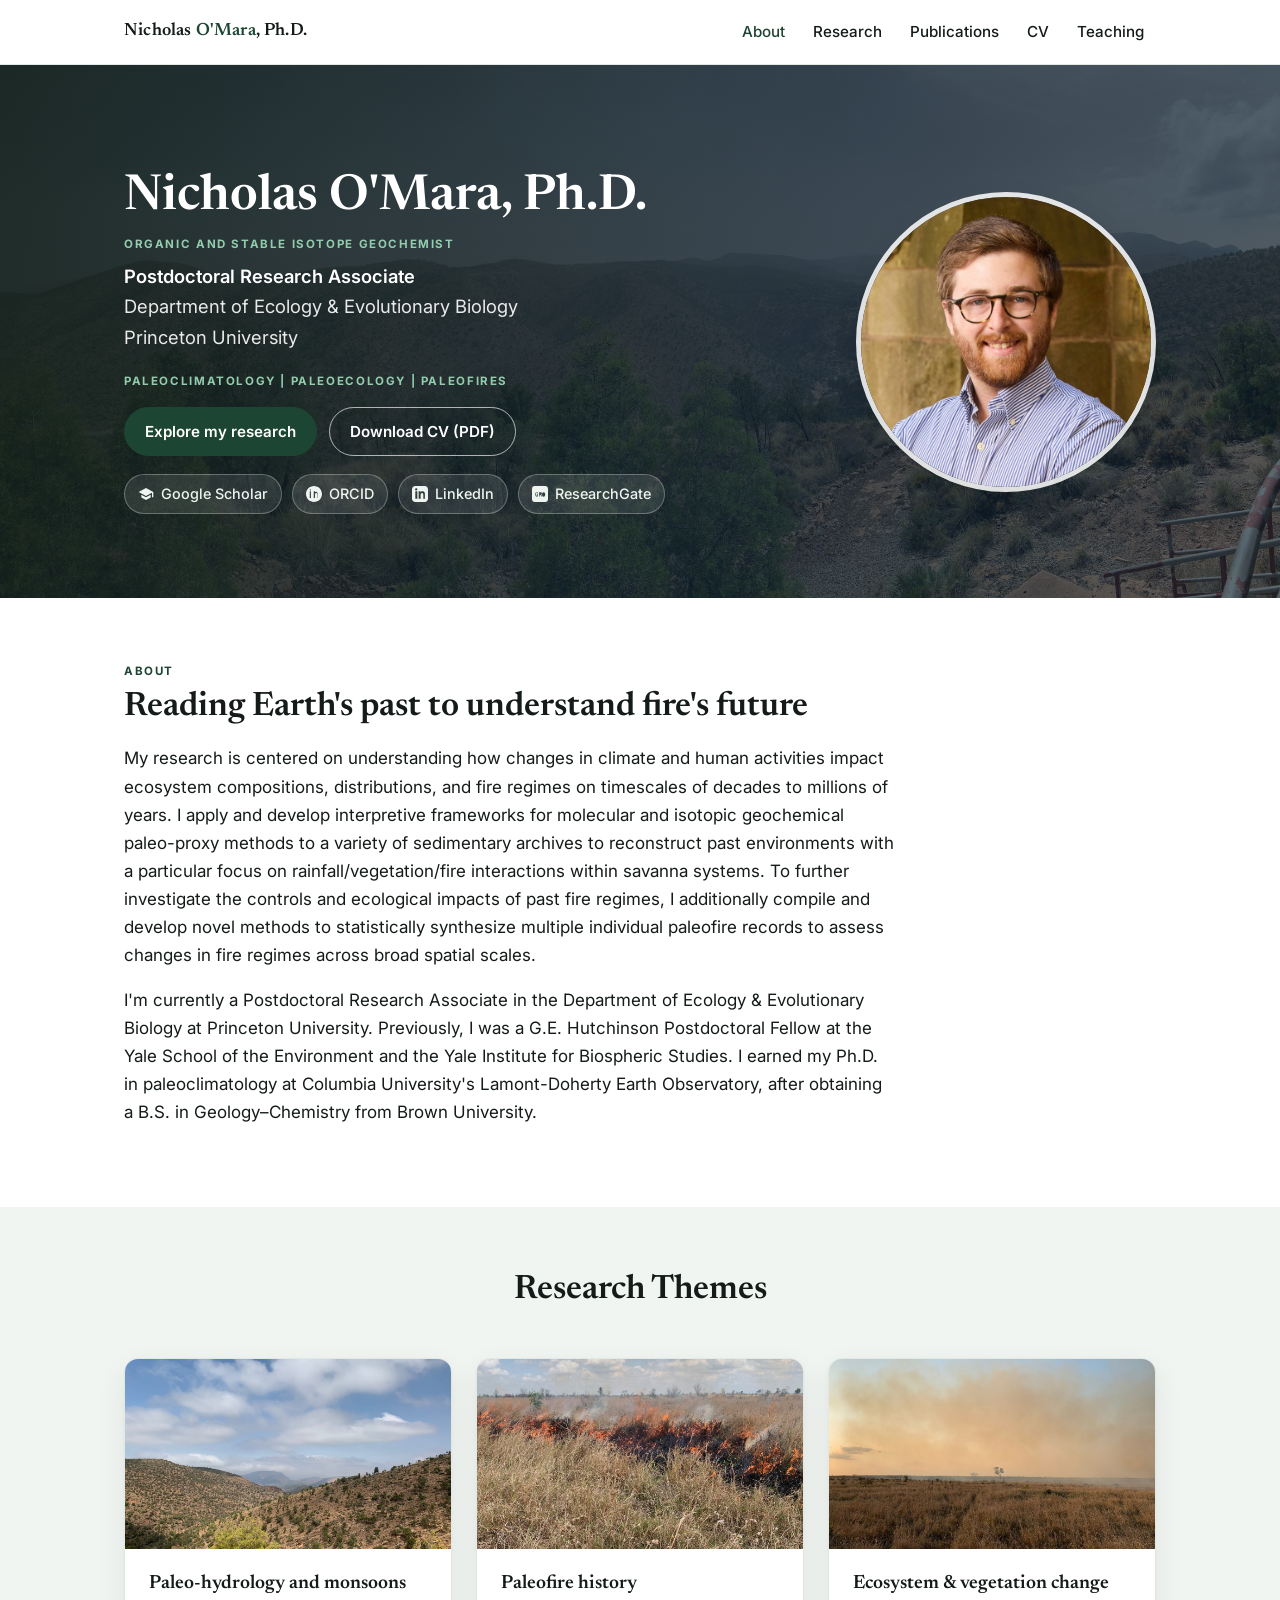
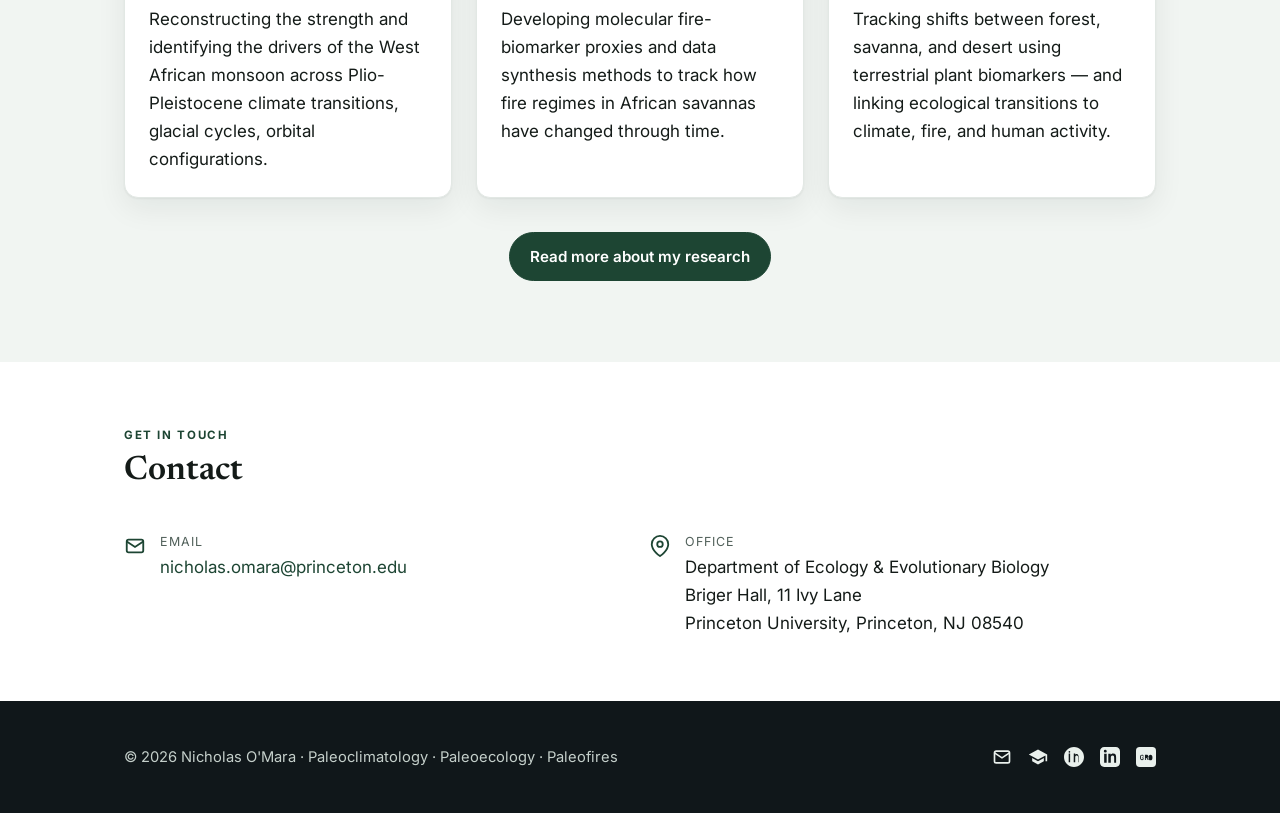
==== commit 68185e5f: "Add ResearchGate link to the footer on all pages Co-Authored-By: Claude Opus 4.8 <noreply@anthropic." ====
--- a/index.html
+++ b/index.html
@@ -138,6 +138,7 @@
         <a href="https://scholar.google.com/citations?user=8DhXWnYAAAAJ&hl=en" aria-label="Google Scholar" target="_blank" rel="noopener"><svg viewBox="0 0 24 24" fill="currentColor"><path d="M12 3L1 9l11 6 9-4.91V17h2V9L12 3zM5 13.18v4L12 21l7-3.82v-4L12 17l-7-3.82z"/></svg></a>
         <a href="https://orcid.org/0000-0002-3738-3928" aria-label="ORCID" target="_blank" rel="noopener"><svg viewBox="0 0 24 24" fill="currentColor"><path d="M12 0C5.37 0 0 5.37 0 12s5.37 12 12 12 12-5.37 12-12S18.63 0 12 0zM7.37 18.16H5.62V7.93h1.75v10.23zM6.5 6.78a1.02 1.02 0 110-2.04 1.02 1.02 0 010 2.04zm12.16 11.38h-1.74v-5.6c0-1.33-.48-2.24-1.67-2.24-.91 0-1.45.61-1.69 1.2-.09.21-.11.5-.11.79v5.85h-1.75s.02-9.5 0-10.23h1.75v1.45c.23-.36.65-.87 1.58-.87 1.15 0 2.01.75 2.37 2.37.06.29.06.62.06.99v6.29z"/></svg></a>
         <a href="https://www.linkedin.com/in/nicholas-o-mara-85ab4989/" aria-label="LinkedIn" target="_blank" rel="noopener"><svg viewBox="0 0 24 24" fill="currentColor"><path d="M19 0h-14C2.24 0 0 2.24 0 5v14c0 2.76 2.24 5 5 5h14c2.76 0 5-2.24 5-5V5c0-2.76-2.24-5-5-5zM8 19H5V8h3v11zM6.5 6.73A1.77 1.77 0 116.5 3.2a1.77 1.77 0 010 3.53zM20 19h-3v-5.6c0-1.34-.03-3.06-1.87-3.06-1.87 0-2.16 1.46-2.16 2.96V19h-3V8h2.88v1.5h.04c.4-.76 1.38-1.56 2.84-1.56 3.04 0 3.6 2 3.6 4.59V19z"/></svg></a>
+        <a href="https://www.researchgate.net/profile/Nicholas-Omara" aria-label="ResearchGate" target="_blank" rel="noopener"><svg viewBox="0 0 24 24" fill="currentColor"><path d="M19.586 0H4.414A4.414 4.414 0 000 4.414v15.172A4.414 4.414 0 004.414 24h15.172A4.414 4.414 0 0024 19.586V4.414A4.414 4.414 0 0019.586 0zM8.687 15.27c-.297.37-.78.556-1.45.556-.74 0-1.31-.25-1.71-.75-.4-.5-.6-1.22-.6-2.15v-.74c0-.95.19-1.68.58-2.18.39-.5.95-.75 1.69-.75.66 0 1.16.18 1.5.53.34.35.53.86.57 1.51h-.98c-.03-.39-.13-.67-.3-.84-.17-.17-.43-.26-.79-.26-.43 0-.74.15-.94.45-.2.3-.3.78-.3 1.43v.74c0 .66.11 1.15.33 1.46.22.31.56.46 1.01.46.34 0 .6-.07.78-.22v-1.3h-.97v-.74h1.96v2.31zm6.5.46h-1.12l-1.4-2.5h-.9v2.5h-.99V9.34h1.93c.66 0 1.17.16 1.53.47.36.31.54.76.54 1.34 0 .42-.1.77-.29 1.05-.19.28-.47.49-.83.62l1.62 2.82-.02.09zm3.93-.46c-.4.5-.97.75-1.71.75-.74 0-1.31-.25-1.71-.75-.4-.5-.6-1.23-.6-2.18v-.74c0-.95.2-1.68.6-2.18.4-.5.96-.75 1.7-.75.74 0 1.31.25 1.71.75.4.5.6 1.23.6 2.18v.74c0 .95-.19 1.68-.59 2.18z"/></svg></a>
       </div>
     </div>
   </footer>
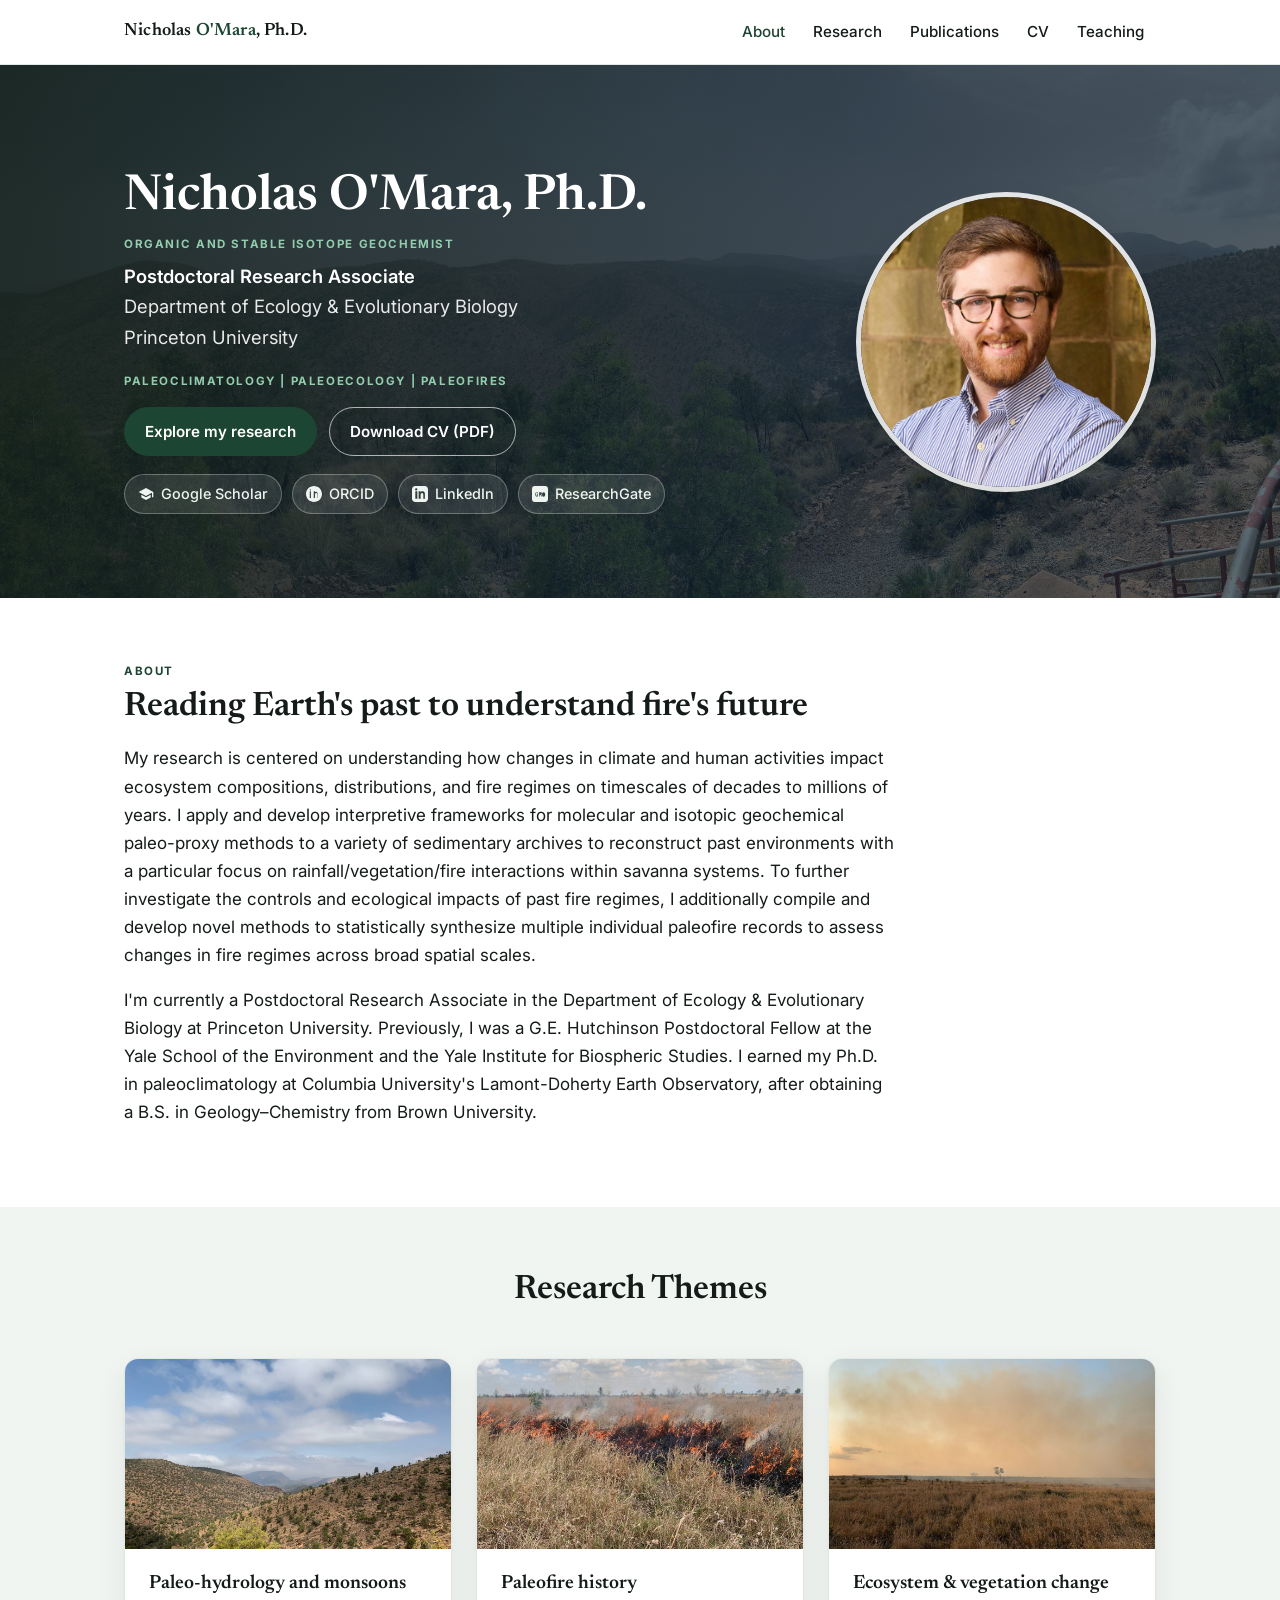
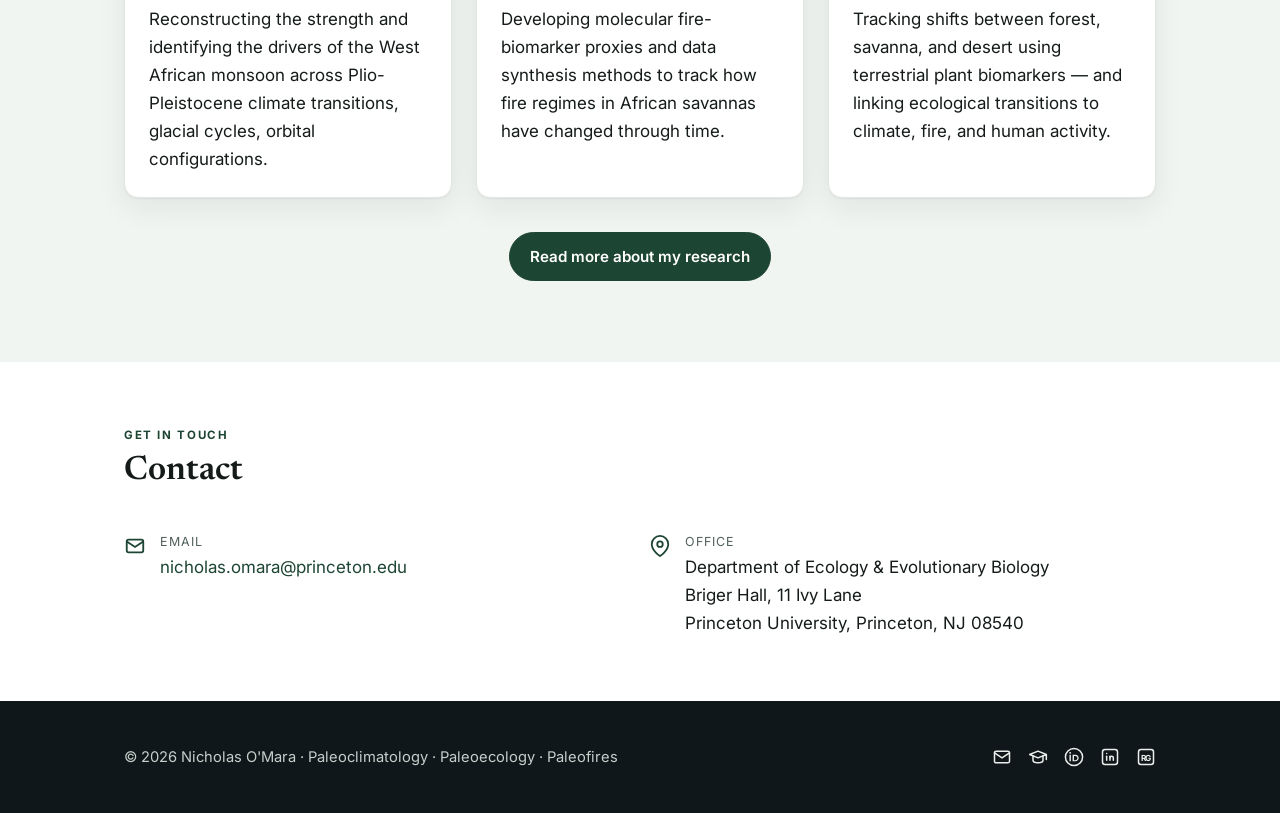
==== commit 17e3cb4a: "Clean up footer social icons: unify as a monoline set Replace the mixed outline/solid footer icons w" ====
--- a/index.html
+++ b/index.html
@@ -134,11 +134,11 @@
     <div class="container footer__inner">
       <div>© <span id="year"></span> Nicholas O'Mara · Paleoclimatology · Paleoecology · Paleofires</div>
       <div class="footer__socials">
-        <a href="mailto:nicholas.omara@princeton.edu" aria-label="Email"><svg viewBox="0 0 24 24" fill="none" stroke="currentColor" stroke-width="2"><rect x="3" y="5" width="18" height="14" rx="2"/><path d="M3 7l9 6 9-6"/></svg></a>
-        <a href="https://scholar.google.com/citations?user=8DhXWnYAAAAJ&hl=en" aria-label="Google Scholar" target="_blank" rel="noopener"><svg viewBox="0 0 24 24" fill="currentColor"><path d="M12 3L1 9l11 6 9-4.91V17h2V9L12 3zM5 13.18v4L12 21l7-3.82v-4L12 17l-7-3.82z"/></svg></a>
-        <a href="https://orcid.org/0000-0002-3738-3928" aria-label="ORCID" target="_blank" rel="noopener"><svg viewBox="0 0 24 24" fill="currentColor"><path d="M12 0C5.37 0 0 5.37 0 12s5.37 12 12 12 12-5.37 12-12S18.63 0 12 0zM7.37 18.16H5.62V7.93h1.75v10.23zM6.5 6.78a1.02 1.02 0 110-2.04 1.02 1.02 0 010 2.04zm12.16 11.38h-1.74v-5.6c0-1.33-.48-2.24-1.67-2.24-.91 0-1.45.61-1.69 1.2-.09.21-.11.5-.11.79v5.85h-1.75s.02-9.5 0-10.23h1.75v1.45c.23-.36.65-.87 1.58-.87 1.15 0 2.01.75 2.37 2.37.06.29.06.62.06.99v6.29z"/></svg></a>
-        <a href="https://www.linkedin.com/in/nicholas-o-mara-85ab4989/" aria-label="LinkedIn" target="_blank" rel="noopener"><svg viewBox="0 0 24 24" fill="currentColor"><path d="M19 0h-14C2.24 0 0 2.24 0 5v14c0 2.76 2.24 5 5 5h14c2.76 0 5-2.24 5-5V5c0-2.76-2.24-5-5-5zM8 19H5V8h3v11zM6.5 6.73A1.77 1.77 0 116.5 3.2a1.77 1.77 0 010 3.53zM20 19h-3v-5.6c0-1.34-.03-3.06-1.87-3.06-1.87 0-2.16 1.46-2.16 2.96V19h-3V8h2.88v1.5h.04c.4-.76 1.38-1.56 2.84-1.56 3.04 0 3.6 2 3.6 4.59V19z"/></svg></a>
-        <a href="https://www.researchgate.net/profile/Nicholas-Omara" aria-label="ResearchGate" target="_blank" rel="noopener"><svg viewBox="0 0 24 24" fill="currentColor"><path d="M19.586 0H4.414A4.414 4.414 0 000 4.414v15.172A4.414 4.414 0 004.414 24h15.172A4.414 4.414 0 0024 19.586V4.414A4.414 4.414 0 0019.586 0zM8.687 15.27c-.297.37-.78.556-1.45.556-.74 0-1.31-.25-1.71-.75-.4-.5-.6-1.22-.6-2.15v-.74c0-.95.19-1.68.58-2.18.39-.5.95-.75 1.69-.75.66 0 1.16.18 1.5.53.34.35.53.86.57 1.51h-.98c-.03-.39-.13-.67-.3-.84-.17-.17-.43-.26-.79-.26-.43 0-.74.15-.94.45-.2.3-.3.78-.3 1.43v.74c0 .66.11 1.15.33 1.46.22.31.56.46 1.01.46.34 0 .6-.07.78-.22v-1.3h-.97v-.74h1.96v2.31zm6.5.46h-1.12l-1.4-2.5h-.9v2.5h-.99V9.34h1.93c.66 0 1.17.16 1.53.47.36.31.54.76.54 1.34 0 .42-.1.77-.29 1.05-.19.28-.47.49-.83.62l1.62 2.82-.02.09zm3.93-.46c-.4.5-.97.75-1.71.75-.74 0-1.31-.25-1.71-.75-.4-.5-.6-1.23-.6-2.18v-.74c0-.95.2-1.68.6-2.18.4-.5.96-.75 1.7-.75.74 0 1.31.25 1.71.75.4.5.6 1.23.6 2.18v.74c0 .95-.19 1.68-.59 2.18z"/></svg></a>
+        <a href="mailto:nicholas.omara@princeton.edu" aria-label="Email"><svg viewBox="0 0 24 24" fill="none" stroke="currentColor" stroke-width="1.8" stroke-linecap="round" stroke-linejoin="round"><rect x="3" y="5" width="18" height="14" rx="2"/><path d="M3 7l9 6 9-6"/></svg></a>
+        <a href="https://scholar.google.com/citations?user=8DhXWnYAAAAJ&hl=en" aria-label="Google Scholar" target="_blank" rel="noopener"><svg viewBox="0 0 24 24" fill="none" stroke="currentColor" stroke-width="1.8" stroke-linecap="round" stroke-linejoin="round"><path d="M22 9l-10 -4l-10 4l10 4l10 -4v6"/><path d="M6 10.6v5.4a6 3 0 0 0 12 0v-5.4"/></svg></a>
+        <a href="https://orcid.org/0000-0002-3738-3928" aria-label="ORCID" target="_blank" rel="noopener"><svg viewBox="0 0 24 24" fill="none" stroke="currentColor" stroke-width="1.8" stroke-linecap="round" stroke-linejoin="round"><circle cx="12" cy="12" r="10.3"/><g fill="currentColor" stroke="none"><circle cx="7.4" cy="7" r="1.1"/><rect x="6.55" y="9.3" width="1.7" height="7.9"/><path d="M10.3 9.3h3.1c2.9 0 4.2 2.05 4.2 3.95 0 2.05-1.6 3.95-4.2 3.95H10.3V9.3zm1.7 1.45v5h1.4c1.8 0 2.7-1.2 2.7-2.5 0-1.3-.8-2.5-2.8-2.5H12z"/></g></svg></a>
+        <a href="https://www.linkedin.com/in/nicholas-o-mara-85ab4989/" aria-label="LinkedIn" target="_blank" rel="noopener"><svg viewBox="0 0 24 24" fill="none" stroke="currentColor" stroke-width="1.8" stroke-linecap="round" stroke-linejoin="round"><rect x="3" y="3" width="18" height="18" rx="3"/><path d="M8 11v5"/><path d="M8 7.7v.01"/><path d="M12 16v-5"/><path d="M16 16v-3a2 2 0 1 0 -4 0"/></svg></a>
+        <a href="https://www.researchgate.net/profile/Nicholas-Omara" aria-label="ResearchGate" target="_blank" rel="noopener"><svg viewBox="0 0 24 24" fill="none" stroke="currentColor" stroke-width="1.8" stroke-linecap="round" stroke-linejoin="round"><rect x="3" y="3" width="18" height="18" rx="3"/><text x="12" y="16.2" text-anchor="middle" font-family="Inter, Arial, sans-serif" font-size="10" font-weight="700" fill="currentColor" stroke="none" letter-spacing="-.5">RG</text></svg></a>
       </div>
     </div>
   </footer>
